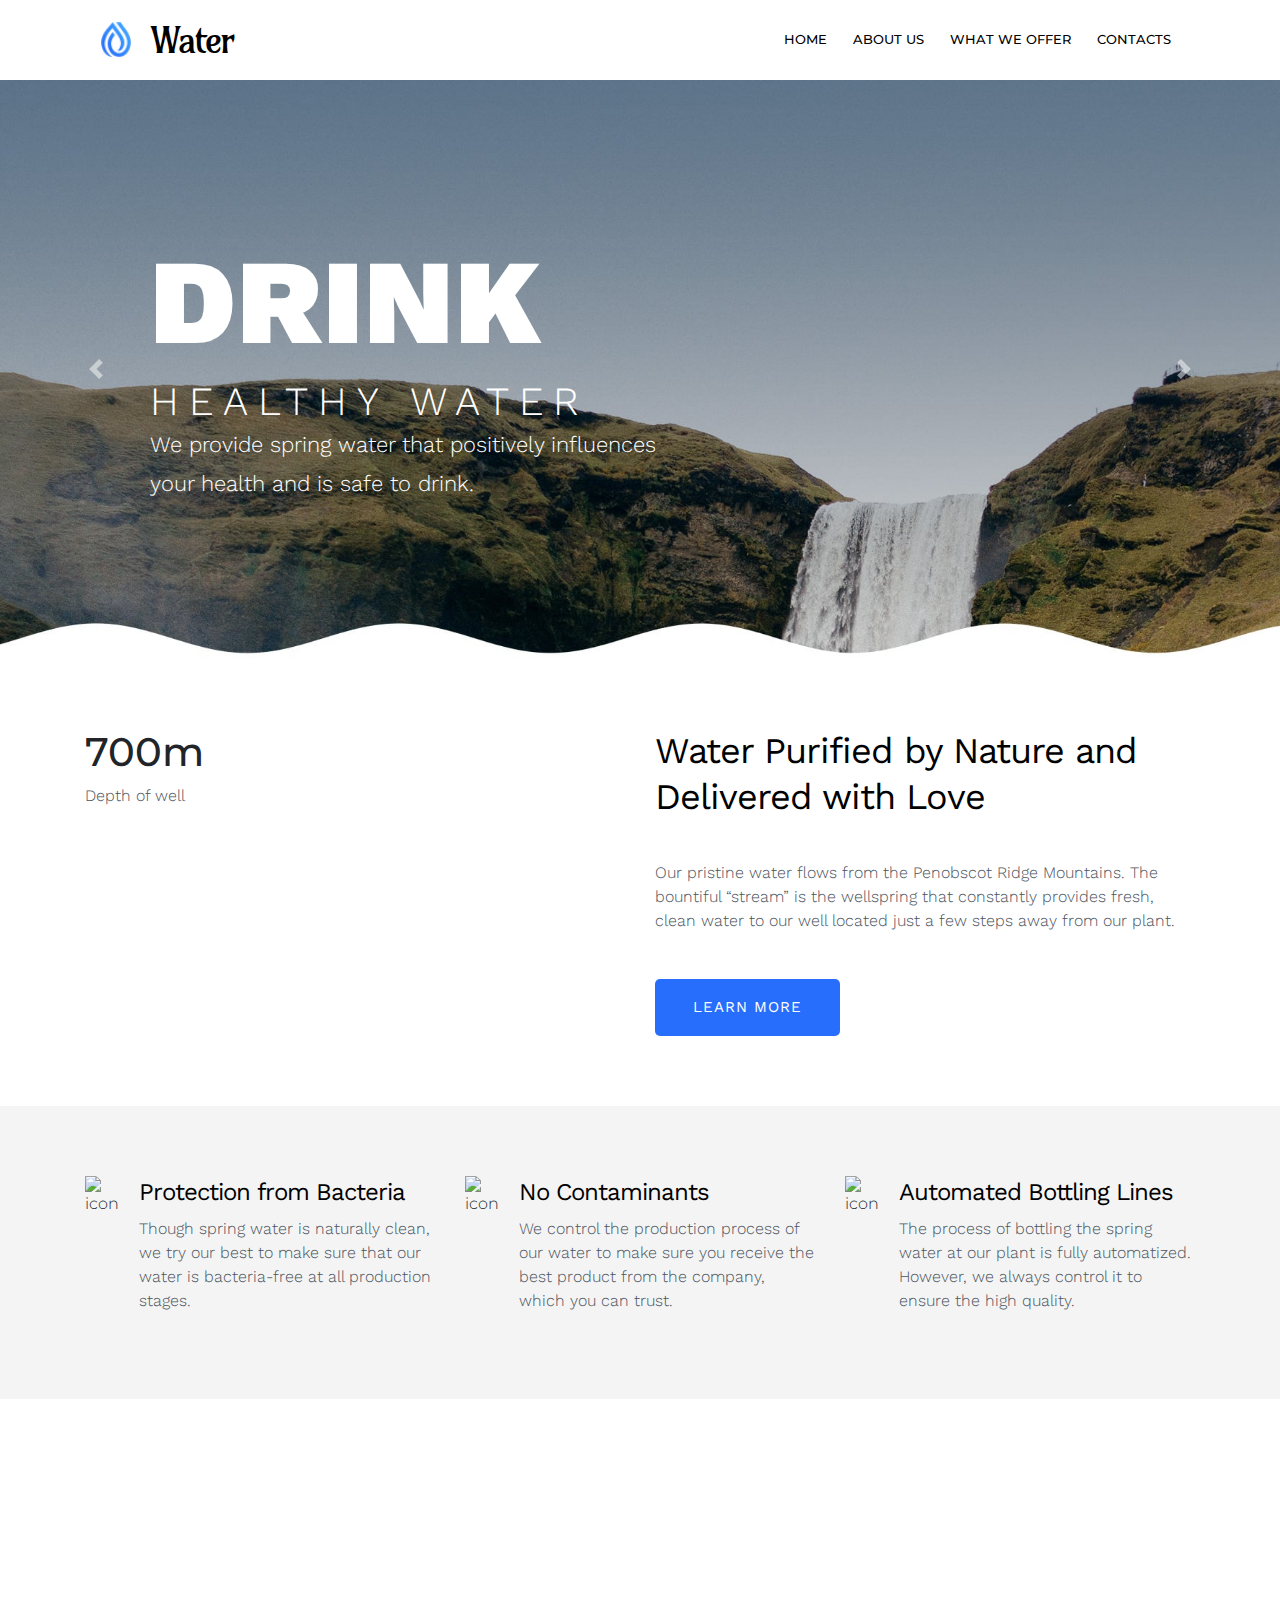
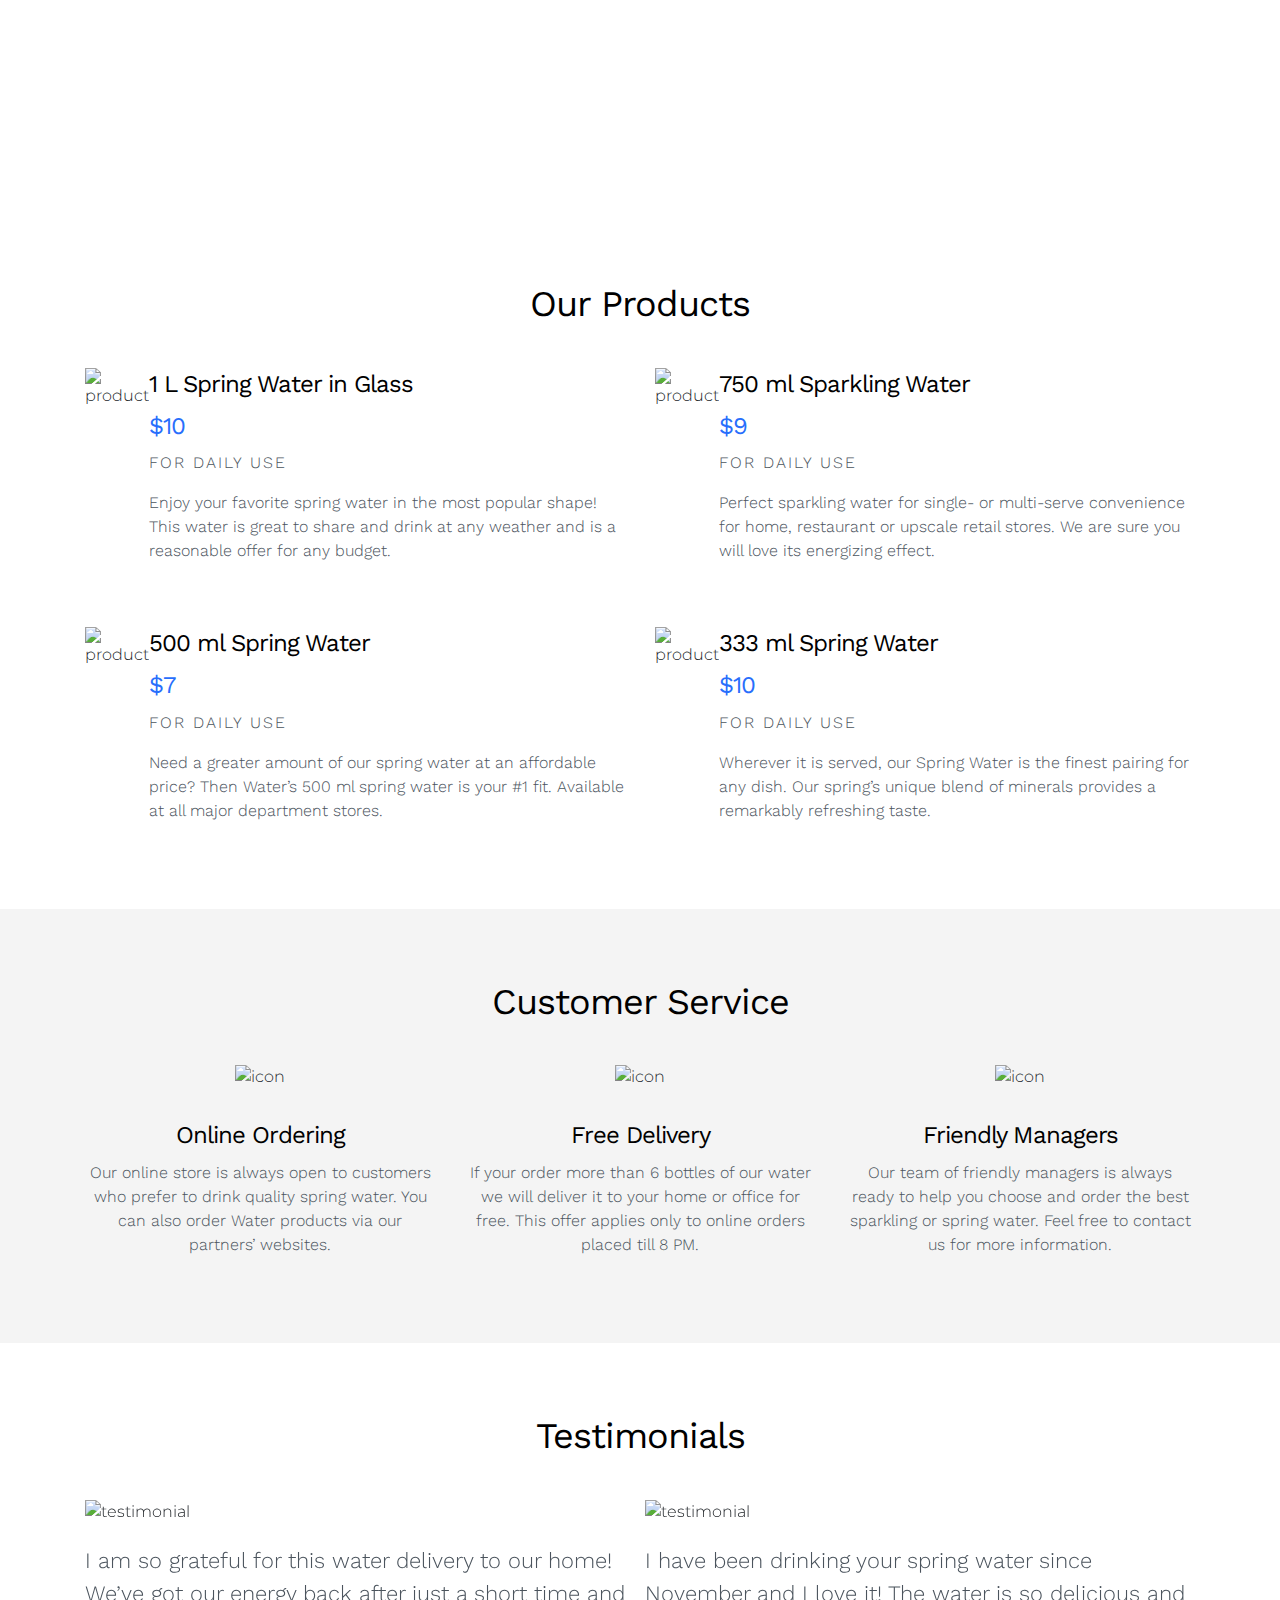
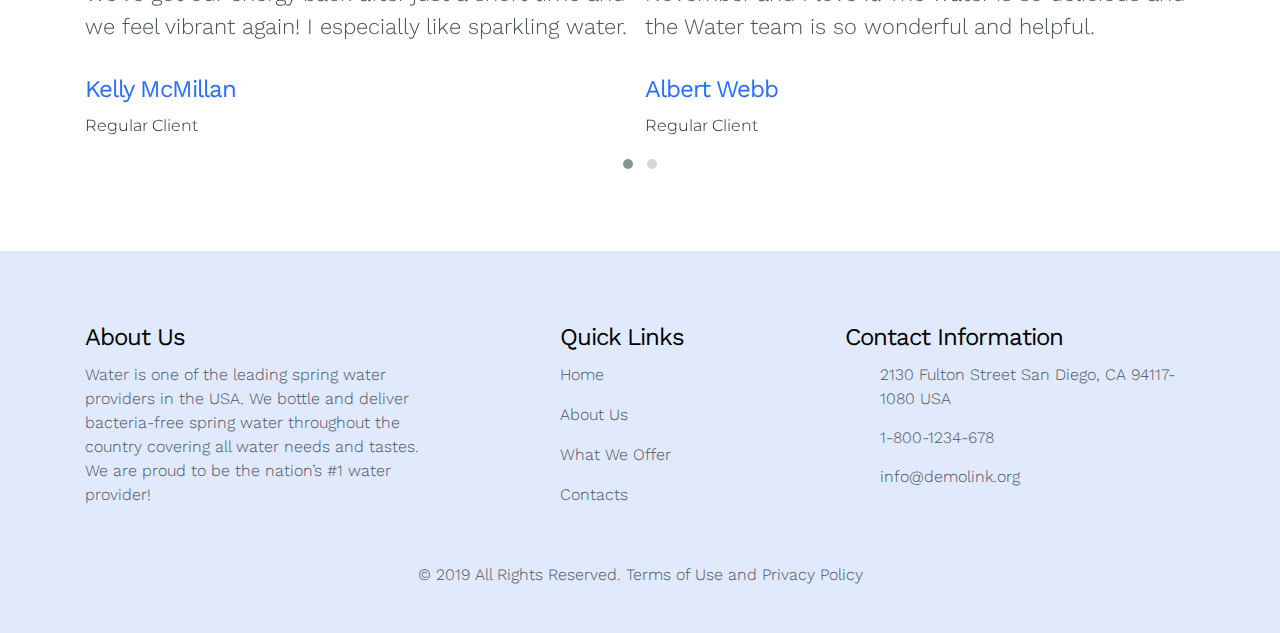
==== index.html @ 26e72bdd "first commit" ====
<!DOCTYPE html>
<html lang="en">
<head>
    <meta charset="UTF-8">
    <meta name="viewport" content="width=device-width, initial-scale=1.0, maximum-scale=1.0, minimum-scale=1.0, user-scalable=no">
    <title></title>
    <!--Fonts-->
    <link href="https://fonts.googleapis.com/css?family=Montserrat:100,300,400,600,700" rel="stylesheet">
    <link href="https://fonts.googleapis.com/css?family=Roboto:300,400,500,700,900&display=swap" rel="stylesheet">
    <link href="https://fonts.googleapis.com/css?family=Poppins:200,300,400,500,600,700,800&display=swap" rel="stylesheet">
    <link href="https://fonts.googleapis.com/css2?family=Amarante&display=swap" rel="stylesheet">
    <link href="https://fonts.googleapis.com/css2?family=Amarante&family=Work+Sans:ital,wght@0,300;0,400;0,500;0,600;0,700;0,800;1,200;1,300;1,400;1,500;1,600;1,700&display=swap" rel="stylesheet">
    <!--Jquery-->
    <script src="./vendor/jquery/jquery.min.js"></script>
    <!--Bootstrap 4-->
    <script src="./vendor/bootstrap/bootstrap.min.js"></script>
    <link rel="stylesheet" href="./vendor/bootstrap/bootstrap.min.css">
    <!--Font Awesome-->
    <link rel="stylesheet" href="https://use.fontawesome.com/releases/v5.7.0/css/all.css"
          integrity="sha384-lZN37f5QGtY3VHgisS14W3ExzMWZxybE1SJSEsQp9S+oqd12jhcu+A56Ebc1zFSJ" crossorigin="anonymous">
    <!--Owl Carousel-->
    <script src="./js/owl.carousel.min.js"></script>
    <link rel="stylesheet" href="./css/owl.carousel.css">
    <link rel="stylesheet" href="./css/owl.theme.default.css">
    <!--wow-->
    <link rel="stylesheet" href="./css/animate.css">
    <script src="./js/wow.js"></script>
    <!--Scripts-->
    <script src="./js/scripts.js"></script>
    <!--Styles-->
    <link rel="stylesheet" href="./css/main.css">
</head>
<body class="page-home transition" id="body">
<main>
    
    <nav class="navbar navbar-expand-lg" id="siteNav">
    <div class="container">
        <a class="navbar-brand pl-3" href="/">
            <img src="./img/brand-logo.png">
            <h2>Water</h2>
        </a>
        <div class="navbar-toggler" data-toggle="collapse" data-target="#navbarNav"
             aria-controls="navbarNav"
             aria-expanded="false"
             aria-label="Toggle navigation">
            <div class="toggle">
                <div class="bar"></div>
            </div>
        </div>
        <div class="collapse navbar-collapse pr-lg-3" id="navbarNav">
            <ul class="navbar-nav">
                <li class="nav-item"><a class="nav-link" href="/">HOME</a></li>
                <li class="nav-item"><a class="nav-link" href="/about">ABOUT US</a></li>
                <li class="nav-item"><a class="nav-link" href="/what-we-offer">WHAT WE OFFER</a></li>
                <li class="nav-item"><a class="nav-link" href="/contact">CONTACTS</a></li>
            </ul>
        </div>
    </div>
</nav>
    <section class="hero">
        <div class="container-fluid p-0">
            <div id="carouselExampleControls" class="carousel slide" data-ride="carousel">
                <div class="carousel-inner">
                    <div class="carousel-item carousel-item-1 active">
                        <h1>
                            DRINK
                        </h1>
                        <h3>
                            HEALTHY WATER
                        </h3>
                        <h4>
                            We provide spring water that positively influences
                        </h4>
                        <h4>
                            your health and is safe to drink.
                        </h4>
                    </div>
                    <div class="carousel-item carousel-item-2">
                        <h1>
                            WATER
                        </h1>
                        <h3>
                            FOR EVERYONE
                        </h3>
                        <h4>
                            Our company has been the leading supplier of
                        </h4>
                        <h4>
                            high-quality bottled spring water since 1950.
                        </h4>
                    </div>
                </div>
                <a class="carousel-control-prev" href="#carouselExampleControls" role="button" data-slide="prev">
                    <span class="carousel-control-prev-icon" aria-hidden="true"></span>
                    <span class="sr-only">Previous</span>
                </a>
                <a class="carousel-control-next" href="#carouselExampleControls" role="button" data-slide="next">
                    <span class="carousel-control-next-icon" aria-hidden="true"></span>
                    <span class="sr-only">Next</span>
                </a>
            </div>
        </div>
    </section>
    <section class="delivered-with-love">
        <div class="container">
            <div class="row">
                <div class="col-12 col-sm-6">
                    <h1>
                        700<span>m</span>
                    </h1>
                    <p class="section-info">
                        Depth of well
                    </p>
                    <img src="./imgdelivered-with-love-img.png" alt="">
                </div>
                <div class="col-12 col-sm-6">
                    <h2 class="section-title">
                        Water Purified by Nature and Delivered with Love
                    </h2>
                    <p class="section-info">
                        Our pristine water flows from the Penobscot Ridge Mountains. The bountiful “stream” is the
                        wellspring that constantly provides fresh, clean water to our well located just a few steps away
                        from our plant.
                    </p>
                    <button class="blue-button"  onclick="window.location.href='/about'">learn more</button>
                </div>
            </div>
        </div>
    </section>
    <section class="description-line">
        <div class="container">
            <div class="row">
                <div class="col-12 col-sm-4 mb-5 mb-sm-0 d-flex flex-column flex-sm-row">
                    <div class="icon">
                        <img src="./imgdescription-line-icon-1.png" alt="icon">
                    </div>
                    <div class="text">
                        <h3 class="section-title-secondary">
                            Protection from Bacteria
                        </h3>
                        <p class="section-info">
                            Though spring water is naturally clean, we try our best to make sure that our water is
                            bacteria-free at all production stages.
                        </p>
                    </div>
                </div>
                <div class="col-12 col-sm-4 mb-5 mb-sm-0 d-flex flex-column flex-sm-row">
                    <div class="icon">
                        <img src="./imgdescription-line-icon-2.png" alt="icon">
                    </div>
                    <div class="text">
                        <h3 class="section-title-secondary">
                            No Contaminants
                        </h3>
                        <p class="section-info">
                            We control the production process of our water to make sure you receive the best product
                            from the company, which you can trust.
                        </p>
                    </div>
                </div>
                <div class="col-12 col-sm-4 d-flex flex-column flex-sm-row">
                    <div class="icon">
                        <img src="./imgdescription-line-icon-3.png" alt="icon">
                    </div>
                    <div class="text">
                        <h3 class="section-title-secondary">
                            Automated Bottling Lines
                        </h3>
                        <p class="section-info">
                            The process of bottling the spring water at our plant is fully automatized. However, we
                            always control it to ensure the high quality.
                        </p>
                    </div>
                </div>
            </div>
        </div>
    </section>
    <section class="artesian-well">
        <div class="container">
            <div class="row">
                <div class="col-12 col-sm-5 offset-sm-7">
                    <h2 class="section-title">
                        From an Artesian Well to Home and Office
                    </h2>
                    <p class="section-info">
                        For more than 60 years, we have been supplying the American homes and offices with high-quality
                        spring water from a pristine stream near our plant.
                    </p>
                    <button class="transparent-button"  onclick="window.location.href='/what-we-offer'">
                        read more
                    </button>
                </div>
            </div>
        </div>
    </section>
    <section class="our-products">
        <div class="container">
            <h2 class="section-title text-center">
                Our Products
            </h2>
            <div class="row">
                <div class="col-12 col-sm-6 d-flex flex-column flex-sm-row mb-5">
                    <div class="image">
                        <img src="./imgproduct-img-1.png" alt="product">
                    </div>
                    <div class="text">
                        <h3 class="section-title-secondary">
                            1 L Spring Water in Glass
                        </h3>
                        <h3 class="section-title-secondary">
                            <span>
$10
                            </span>
                        </h3>
                        <p class="section-info">
                            <span>
                                <i class="fas fa-info-circle"></i> FOR DAILY USE
                            </span>
                        </p>
                        <p class="section-info">
                            Enjoy your favorite spring water in the most popular shape! This water is great to share and
                            drink at any weather and is a reasonable offer for any budget.
                        </p>
                    </div>
                </div>
                <div class="col-12 col-sm-6 d-flex flex-column flex-sm-row mb-5">
                    <div class="image">
                        <img src="./imgproduct-img-2.png" alt="product">
                    </div>
                    <div class="text">
                        <h3 class="section-title-secondary">
                            750 ml Sparkling Water
                        </h3>
                        <h3 class="section-title-secondary">
                            <span>
$9
                            </span>
                        </h3>
                        <p class="section-info">
                            <span>
                                <i class="fas fa-info-circle"></i> FOR DAILY USE
                            </span>
                        </p>
                        <p class="section-info">
                            Perfect sparkling water for single- or multi-serve convenience for home, restaurant or
                            upscale retail stores. We are sure you will love its energizing effect.
                        </p>
                    </div>
                </div>
                <div class="col-12 col-sm-6 d-flex flex-column flex-sm-row mb-5 mb-sm-0">
                    <div class="image">
                        <img src="./imgproduct-img-3.png" alt="product">
                    </div>
                    <div class="text">
                        <h3 class="section-title-secondary">
                            500 ml Spring Water
                        </h3>
                        <h3 class="section-title-secondary">
                            <span>
$7
                            </span>
                        </h3>
                        <p class="section-info">
                            <span>
                                <i class="fas fa-info-circle"></i> FOR DAILY USE
                            </span>
                        </p>
                        <p class="section-info">
                            Need a greater amount of our spring water at an affordable price? Then Water’s 500 ml spring
                            water is your #1 fit. Available at all major department stores.
                        </p>
                    </div>
                </div>
                <div class="col-12 col-sm-6 d-flex flex-column flex-sm-row">
                    <div class="image">
                        <img src="./imgproduct-img-4.png" alt="product">
                    </div>
                    <div class="text">
                        <h3 class="section-title-secondary">
                            333 ml Spring Water
                        </h3>
                        <h3 class="section-title-secondary">
                            <span>
$10
                            </span>
                        </h3>
                        <p class="section-info">
                            <span>
                                <i class="fas fa-info-circle"></i> FOR DAILY USE
                            </span>
                        </p>
                        <p class="section-info">
                            Wherever it is served, our Spring Water is the finest pairing for any dish. Our spring’s
                            unique blend of minerals provides a remarkably refreshing taste.
                        </p>
                    </div>
                </div>
            </div>
        </div>
    </section>
    <section class="customer-service">
        <div class="container">
            <h2 class="section-title">
                Customer Service
            </h2>
            <div class="row">
                <div class="col-12 col-sm-4 mb-5 mb-sm-0">
                    <img src="./imgcustomer-service-icon-1.png" alt="icon">
                    <h3 class="section-title-secondary">
                        Online Ordering
                    </h3>
                    <p class="section-info">
                        Our online store is always open to customers who prefer to drink quality spring water. You can
                        also order Water products via our partners’ websites.
                    </p>
                </div>
                <div class="col-12 col-sm-4 mb-5 mb-sm-0">
                    <img src="./imgcustomer-service-icon-2.png" alt="icon">
                    <h3 class="section-title-secondary">
                        Free Delivery
                    </h3>
                    <p class="section-info">
                        If your order more than 6 bottles of our water we will deliver it to your home or office for
                        free. This offer applies only to online orders placed till 8 PM.
                    </p>
                </div>
                <div class="col-12 col-sm-4">
                    <img src="./imgcustomer-service-icon-3.png" alt="icon">
                    <h3 class="section-title-secondary">
                        Friendly Managers
                    </h3>
                    <p class="section-info">
                        Our team of friendly managers is always ready to help you choose and order the best sparkling or
                        spring water. Feel free to contact us for more information.
                    </p>
                </div>
            </div>
        </div>
    </section>
    <section class="testimonials">
        <div class="container">
            <h2 class="section-title text-center">
                Testimonials
            </h2>
            <div class="owl-carousel owl-theme">
                <div class="item">
                    <img src="./imgtestimonial-img-1.png" alt="testimonial">
                    <i class="fas fa-quote-left"></i>
                    <p class="section-info" style="font-size: 22px;">
                        I am so grateful for this water delivery to our home! We’ve got our energy back after just a short time and we feel vibrant again! I especially like sparkling water.
                    </p>
                    <h3 class="section-title-secondary">
                        <span>Kelly McMillan</span>
                    </h3>
                    <p class="section-title">
                        Regular Client
                    </p>
                </div>
                <div class="item">
                    <img src="./imgtestimonial-img-2.png" alt="testimonial">
                    <i class="fas fa-quote-left"></i>
                    <p class="section-info" style="font-size: 22px;">
                        I have been drinking your spring water since November and I love it! The water is so delicious and the Water team is so wonderful and helpful.
                    </p>
                    <h3 class="section-title-secondary">
                        <span>Albert Webb</span>
                    </h3>
                    <p class="section-title">
                        Regular Client
                    </p>
                </div>
                <div class="item">
                    <img src="./imgtestimonial-img-3.png" alt="testimonial">
                    <i class="fas fa-quote-left"></i>
                    <p class="section-info" style="font-size: 22px;">
                        Could not be happier with this service, the water, and the people involved. I have been using them for almost a year. The water tastes incredible and I like it!
                    </p>
                    <h3 class="section-title-secondary">
                        <span>Samantha Lee</span>
                    </h3>
                    <p class="section-title">
                        Regular Client
                    </p>
                </div>
                <div class="item">
                    <img src="./imgtestimonial-img-4.png" alt="testimonial">
                    <i class="fas fa-quote-left"></i>
                    <p class="section-info" style="font-size: 22px;">
                        I am so grateful for this water delivery to our home! We’ve got our energy back after just a short time and we feel vibrant again! I especially like sparkling water.
                    </p>
                    <h3 class="section-title-secondary">
                        <span>Kelly McMillan</span>
                    </h3>
                    <p class="section-title">
                        Regular Client
                    </p>
                </div>
            </div>
        </div>
    </section>
    <footer>
    <div class="container">
        <div class="row">
            <div class="col-12 col-sm-4">
                <h3 class="section-title-secondary">
                    About Us
                </h3>
                <p class="section-info">
                    Water is one of the leading spring water providers in the USA. We bottle and deliver bacteria-free
                    spring water throughout the country covering all water needs and tastes. We are proud to be the
                    nation’s
                    #1 water provider!
                </p>
            </div>
            <div class="col-12 col-sm-3 offset-sm-1">
                <h3 class="section-title-secondary">
                    Quick Links
                </h3>
                <ul class="list-unstyled">
                    <li><a href="/">
                            <p class="section-info">Home</p>
                        </a></li>
                    <li><a href="/about">
                            <p class="section-info">About Us</p>
                        </a></li>
                    <li><a href="/what-we-offer">
                            <p class="section-info">What We Offer</p>
                        </a></li>
                    <li><a href="/contact">
                            <p class="section-info">Contacts</p>
                        </a></li>
                </ul>
            </div>
            <div class="col-12 col-sm-4">
                <h3 class="section-title-secondary">
                    Contact Information
                </h3>
                <address>
                    <ul class="list-unstyled">
                        <li class="d-flex">
                            <i class="fas fa-map-marker-alt"></i>
                            <p class="section-info">
                                2130 Fulton Street
                                San Diego, CA 94117-1080 USA
                            </p>
                        </li>
                        <li class="d-flex">
                            <i class="fas fa-phone"></i>
                            <p class="section-info">
                                <a href="tel:+">1-800-1234-678</a>
                            </p>
                        </li>
                        <li class="d-flex">
                            <i class="far fa-envelope"></i>
                            <p class="section-info">
                                <a href="mailto:">info@demolink.org</a>
                            </p>
                        </li>
                    </ul>
                </address>
            </div>
        </div>
        <p class="section-info text-center" style="margin-top: 40px;">
            © 2019 All Rights Reserved. Terms of Use and Privacy Policy
        </p>
    </div>
</footer>
</main>
<script>
    $(document).ready(function () {
        $('.owl-carousel').owlCarousel({
            loop: true,
            margin: 10,
            nav: true,
            responsive: {
                0: {
                    items: 1
                },
                1000: {
                    items: 2
                }
            }
        });
        new WOW().init();
    })
</script>
</body>
</html>
---- css/main.css ----
a:hover {
  text-decoration: none; }

section {
  padding: 70px 0; }

h2.section-title {
  font-weight: 400;
  font-style: normal;
  font-family: 'Work Sans', sans-serif;
  color: #000000;
  font-size: 36px;
  line-height: 1.3;
  letter-spacing: -1px;
  margin-bottom: 40px; }

h3.section-title-secondary {
  font-weight: 400;
  font-style: normal;
  font-family: 'Work Sans', sans-serif;
  color: #000000;
  font-size: 24px;
  line-height: 1.4;
  letter-spacing: -1px; }

p.section-info {
  font-weight: 300;
  font-style: normal;
  font-family: 'Work Sans', sans-serif;
  color: #4b545d;
  font-size: 16px;
  line-height: 1.5;
  letter-spacing: 0px; }

h5.section-info-secondary {
  color: #181818;
  font-weight: 400;
  text-transform: uppercase;
  font-family: 'Montserrat', sans-serif;
  font-size: 18px; }

button.blue-button {
  font-family: 'Work Sans', sans-serif;
  cursor: pointer;
  text-transform: uppercase;
  border-radius: 5px;
  font-weight: 400;
  letter-spacing: 1px;
  font-size: 15px;
  padding: 17px 38px;
  text-align: center;
  border: 0;
  background-color: #286efc;
  color: #FFFFFF; }
  button.blue-button:hover {
    -webkit-transition: 0.4s ease;
    transition: 0.4s ease;
    background-color: #4baef8;
    color: #FFFFFF;
    text-decoration: none; }

button.transparent-button {
  font-family: 'Work Sans', sans-serif;
  cursor: pointer;
  text-transform: uppercase;
  border-radius: 5px;
  font-weight: 400;
  letter-spacing: 1px;
  font-size: 15px;
  padding: 17px 38px;
  text-align: center;
  border: 0;
  background-color: rgba(255, 255, 255, 0.25);
  color: #FFFFFF; }
  button.transparent-button:hover {
    -webkit-transition: 0.4s ease;
    transition: 0.4s ease;
    background-color: #286efc;
    color: #FFFFFF;
    text-decoration: none; }

html {
  height: 100%; }

body {
  position: relative;
  min-height: 100%;
  opacity: 0;
  font-family: 'Montserrat', sans-serif;
  font-weight: 300;
  -webkit-transition: all 1s linear;
  transition: all 1s linear; }
  body.animated {
    opacity: 1; }

main {
  position: relative; }

nav {
  z-index: 1001; }
  nav.navbar {
    height: 80px;
    left: 0;
    right: 0;
    background-color: #FFFFFF;
    -webkit-transition: all 1s ease;
    transition: all 1s ease;
    padding-left: 0;
    padding-right: 0; }
    nav.navbar .navbar-toggler .toggle {
      width: 30px;
      height: 30px;
      display: -webkit-box;
      display: -ms-flexbox;
      display: flex;
      -webkit-box-pack: center;
          -ms-flex-pack: center;
              justify-content: center;
      -webkit-box-align: center;
          -ms-flex-align: center;
              align-items: center;
      z-index: 10; }
      nav.navbar .navbar-toggler .toggle .bar {
        position: relative;
        width: 22px;
        height: 2px;
        background: #2cc895; }
        nav.navbar .navbar-toggler .toggle .bar:before, nav.navbar .navbar-toggler .toggle .bar:after {
          content: '';
          position: absolute;
          width: 100%;
          height: 100%;
          background: inherit;
          left: 0;
          -webkit-transform-origin: center center;
                  transform-origin: center center;
          -webkit-transition: top .25s ease, bottom .25s ease, -webkit-transform .25s ease;
          transition: top .25s ease, bottom .25s ease, -webkit-transform .25s ease;
          transition: transform .25s ease, top .25s ease, bottom .25s ease;
          transition: transform .25s ease, top .25s ease, bottom .25s ease, -webkit-transform .25s ease; }
        nav.navbar .navbar-toggler .toggle .bar:before {
          top: -8px; }
        nav.navbar .navbar-toggler .toggle .bar:after {
          bottom: -8px; }
      nav.navbar .navbar-toggler .toggle.clicked .bar {
        background: transparent; }
        nav.navbar .navbar-toggler .toggle.clicked .bar:before, nav.navbar .navbar-toggler .toggle.clicked .bar:after {
          background: #000; }
        nav.navbar .navbar-toggler .toggle.clicked .bar:before {
          -webkit-transform: rotate(45deg);
                  transform: rotate(45deg);
          top: 0;
          background: #2cc895; }
        nav.navbar .navbar-toggler .toggle.clicked .bar:after {
          -webkit-transform: rotate(-45deg);
                  transform: rotate(-45deg);
          bottom: 0;
          background: #2cc895; }
    nav.navbar.sticky {
      position: fixed;
      height: 70px;
      top: 0;
      left: 0;
      right: 0;
      background-color: #FFFFFF;
      -webkit-box-shadow: 0 3px 6px 0 rgba(0, 0, 0, 0.16);
              box-shadow: 0 3px 6px 0 rgba(0, 0, 0, 0.16);
      z-index: 1001; }
      nav.navbar.sticky a.navbar-brand {
        height: 50px; }
      nav.navbar.sticky .navbar-collapse ul li a.nav-link {
        font-size: 13px; }
    nav.navbar a.navbar-brand {
      margin: 0;
      padding: 0;
      -webkit-transition: all 1s ease;
      transition: all 1s ease;
      cursor: pointer;
      display: -webkit-box;
      display: -ms-flexbox;
      display: flex;
      -webkit-box-align: center;
          -ms-flex-align: center;
              align-items: center; }
      nav.navbar a.navbar-brand img {
        height: 35px; }
      nav.navbar a.navbar-brand h2 {
        font-weight: 400;
        font-style: normal;
        font-family: 'Amarante', display;
        color: #000000;
        font-size: 37px;
        line-height: 1.2;
        letter-spacing: -2px;
        margin-bottom: 0;
        margin-left: 20px; }
    nav.navbar .navbar-collapse {
      -webkit-box-pack: end;
          -ms-flex-pack: end;
              justify-content: flex-end; }
      nav.navbar .navbar-collapse ul li + li {
        margin-left: 10px; }
      nav.navbar .navbar-collapse ul li.active a.nav-link {
        color: #000000; }
      nav.navbar .navbar-collapse ul li a.nav-link {
        cursor: pointer;
        font-size: 13px;
        font-weight: 500;
        color: #000000;
        -webkit-transition: all 0.3s linear;
        transition: all 0.3s linear; }
        nav.navbar .navbar-collapse ul li a.nav-link.active {
          color: #C0B283; }
        nav.navbar .navbar-collapse ul li a.nav-link:hover {
          color: #2cc895; }
      nav.navbar .navbar-collapse.collapsing, nav.navbar .navbar-collapse.show {
        background-color: white; }
        nav.navbar .navbar-collapse.collapsing ul li, nav.navbar .navbar-collapse.show ul li {
          padding: 7px 0;
          margin: 0;
          text-align: center; }
          nav.navbar .navbar-collapse.collapsing ul li a.nav-link, nav.navbar .navbar-collapse.show ul li a.nav-link {
            color: #000;
            text-transform: uppercase;
            font-size: 14px; }
            nav.navbar .navbar-collapse.collapsing ul li a.nav-link.page-link, nav.navbar .navbar-collapse.show ul li a.nav-link.page-link {
              max-width: 120px;
              margin: 0 auto; }

.box {
  width: 300px;
  height: 200px;
  background: #dedede;
  -webkit-transition-property: -webkit-box-shadow,-webkit-transform;
  transition-property: -webkit-box-shadow,-webkit-transform;
  transition-property: box-shadow,transform;
  transition-property: box-shadow,transform,-webkit-box-shadow,-webkit-transform;
  -webkit-transition-duration: 600ms;
          transition-duration: 600ms;
  -webkit-transition-timing-function: cubic-bezier(0.16, 1, 0.29, 0.99);
          transition-timing-function: cubic-bezier(0.16, 1, 0.29, 0.99);
  -webkit-box-shadow: 0 2px 8px rgba(0, 0, 0, 0.05);
          box-shadow: 0 2px 8px rgba(0, 0, 0, 0.05); }
  .box:hover {
    -webkit-box-shadow: 0 12px 30px 0 rgba(0, 0, 0, 0.2);
            box-shadow: 0 12px 30px 0 rgba(0, 0, 0, 0.2); }

section.hero {
  padding: 0; }
  section.hero .carousel-item {
    padding: 150px 150px;
    background-repeat: no-repeat;
    background-size: cover; }
    section.hero .carousel-item h1 {
      font-weight: 900;
      font-style: normal;
      font-family: 'Work Sans', sans-serif;
      color: #ffffff;
      font-size: 120px;
      line-height: 1.2;
      letter-spacing: 1px; }
    section.hero .carousel-item h3 {
      font-weight: 300;
      font-style: normal;
      font-family: 'Work Sans', sans-serif;
      color: #ffffff;
      font-size: 40px;
      line-height: 1;
      letter-spacing: 10px; }
    section.hero .carousel-item h4 {
      font-weight: 300;
      font-style: normal;
      font-family: 'Work Sans', sans-serif;
      color: #ffffff;
      font-size: 22px;
      line-height: 1.4;
      letter-spacing: 0px; }
  section.hero .carousel-item-1 {
    background-image: url(../img/carousel-item-1-bg.jpg); }
  section.hero .carousel-item-2 {
    background-image: url(../img/carousel-item-2-bg.jpg); }

section.delivered-with-love img {
  width: 100%;
  margin-top: 30px; }

section.delivered-with-love button.blue-button {
  margin-top: 30px; }

section.description-line {
  background-color: #f4f4f4; }
  section.description-line .icon {
    margin-right: 20px; }

section.artesian-well {
  background-image: url(../img/artesian-well-bg.jpg);
  background-size: cover;
  background-attachment: fixed;
  background-repeat: no-repeat; }
  section.artesian-well h2.section-title {
    color: #FFFFFF;
    margin-bottom: 20px; }
  section.artesian-well p.section-info {
    color: #FFFFFF;
    margin-bottom: 30px; }

section.our-products h3.section-title-secondary span {
  color: #286efc; }

section.our-products p.section-info span {
  letter-spacing: 2px; }

section.customer-service {
  text-align: center;
  background-color: #f4f4f4; }
  section.customer-service img {
    margin-bottom: 30px; }

section.testimonials img {
  margin-bottom: 20px; }

section.testimonials i {
  font-size: 30px;
  margin-bottom: 20px;
  color: #f1f1f1; }

section.testimonials h3.section-title-secondary {
  margin-top: 30px; }
  section.testimonials h3.section-title-secondary span {
    color: #286efc; }

section.testimonials .owl-theme .owl-nav {
  display: none; }

footer {
  padding: 70px 0 30px 0;
  background-repeat: no-repeat;
  background-color: #e1eafd; }
  footer a:hover p.section-info {
    color: #286efc;
    -webkit-transition: 0.4s ease;
    transition: 0.4s ease; }
  footer address ul li + li {
    margin-top: 15px; }
  footer address ul li i {
    color: #000000;
    font-size: 20px;
    margin-right: 15px;
    min-width: 20px;
    text-align: center; }
  footer address ul li p.section-info {
    margin-bottom: 0; }
    footer address ul li p.section-info a {
      color: inherit; }
      footer address ul li p.section-info a:hover {
        color: #286efc;
        -webkit-transition: 0.4s ease;
        transition: 0.4s ease; }

section.page-hero {
  background-image: url(../img/page-hero-bg.jpg);
  background-repeat: no-repeat;
  background-size: cover;
  padding: 150px 0; }
  section.page-hero .page-hero-line {
    height: 3px;
    width: 100px;
    background-color: #f4f4f4;
    margin-bottom: 20px; }
  section.page-hero h1 {
    font-weight: 500;
    font-style: normal;
    font-family: 'Work Sans', sans-serif;
    color: #ffffff;
    font-size: 55px;
    line-height: 1.2;
    letter-spacing: 1px; }

section.overview {
  padding-bottom: 0; }
  section.overview h2.section-title {
    margin-top: 40px; }
  section.overview h3.section-title-secondary {
    margin-bottom: 30px; }
  section.overview p.section-info {
    margin-bottom: 40px; }
  section.overview img {
    width: 100%; }

section.about-body {
  background-color: #fafafa; }
  section.about-body img {
    width: 100%; }
  section.about-body h2.section-title {
    margin-top: 30px; }
  section.about-body p.section-info {
    margin-bottom: 70px; }

section.contact-address-line {
  text-align: center; }
  section.contact-address-line i {
    font-size: 35px;
    color: #286efc;
    margin-bottom: 20px; }
  section.contact-address-line p.section-info {
    max-width: 80%;
    margin: 0 auto; }
  section.contact-address-line a p.section-info {
    margin-bottom: 0; }
  section.contact-address-line a:hover p.section-info {
    -webkit-transition: 0.4s ease;
    transition: 0.4s ease;
    color: #286efc; }
  section.contact-address-line a + a {
    margin-top: 15px; }

section.contact-body {
  padding: 0;
  background-color: #f4f4f4; }
  section.contact-body h2.section-title {
    margin-top: 50px; }
  section.contact-body form input {
    height: 40px; }
  section.contact-body form textarea {
    height: 120px; }
  section.contact-body form button {
    margin-top: 20px;
    margin-bottom: 40px; }

@media (max-width: 575px) {
  section.hero .carousel-item {
    padding: 100px 10px;
    text-align: center; }
  section.hero .carousel-item h1 {
    font-size: 70px; }
  section.description-line .icon {
    margin-bottom: 20px; }
  section.our-products .image {
    margin-bottom: 20px; }
  .owl-carousel .owl-item img {
    display: none; }
  section.testimonials i {
    font-size: 45px; }
  nav.navbar.sticky {
    height: 70px; }
  section.overview img {
    margin-top: 30px; }
  form {
    max-width: 90%;
    margin: 0 auto; }
  iframe {
    height: 400px; } }

@media (max-width: 991px) {
  nav.sticky a.navbar-brand {
    width: 180px; } }
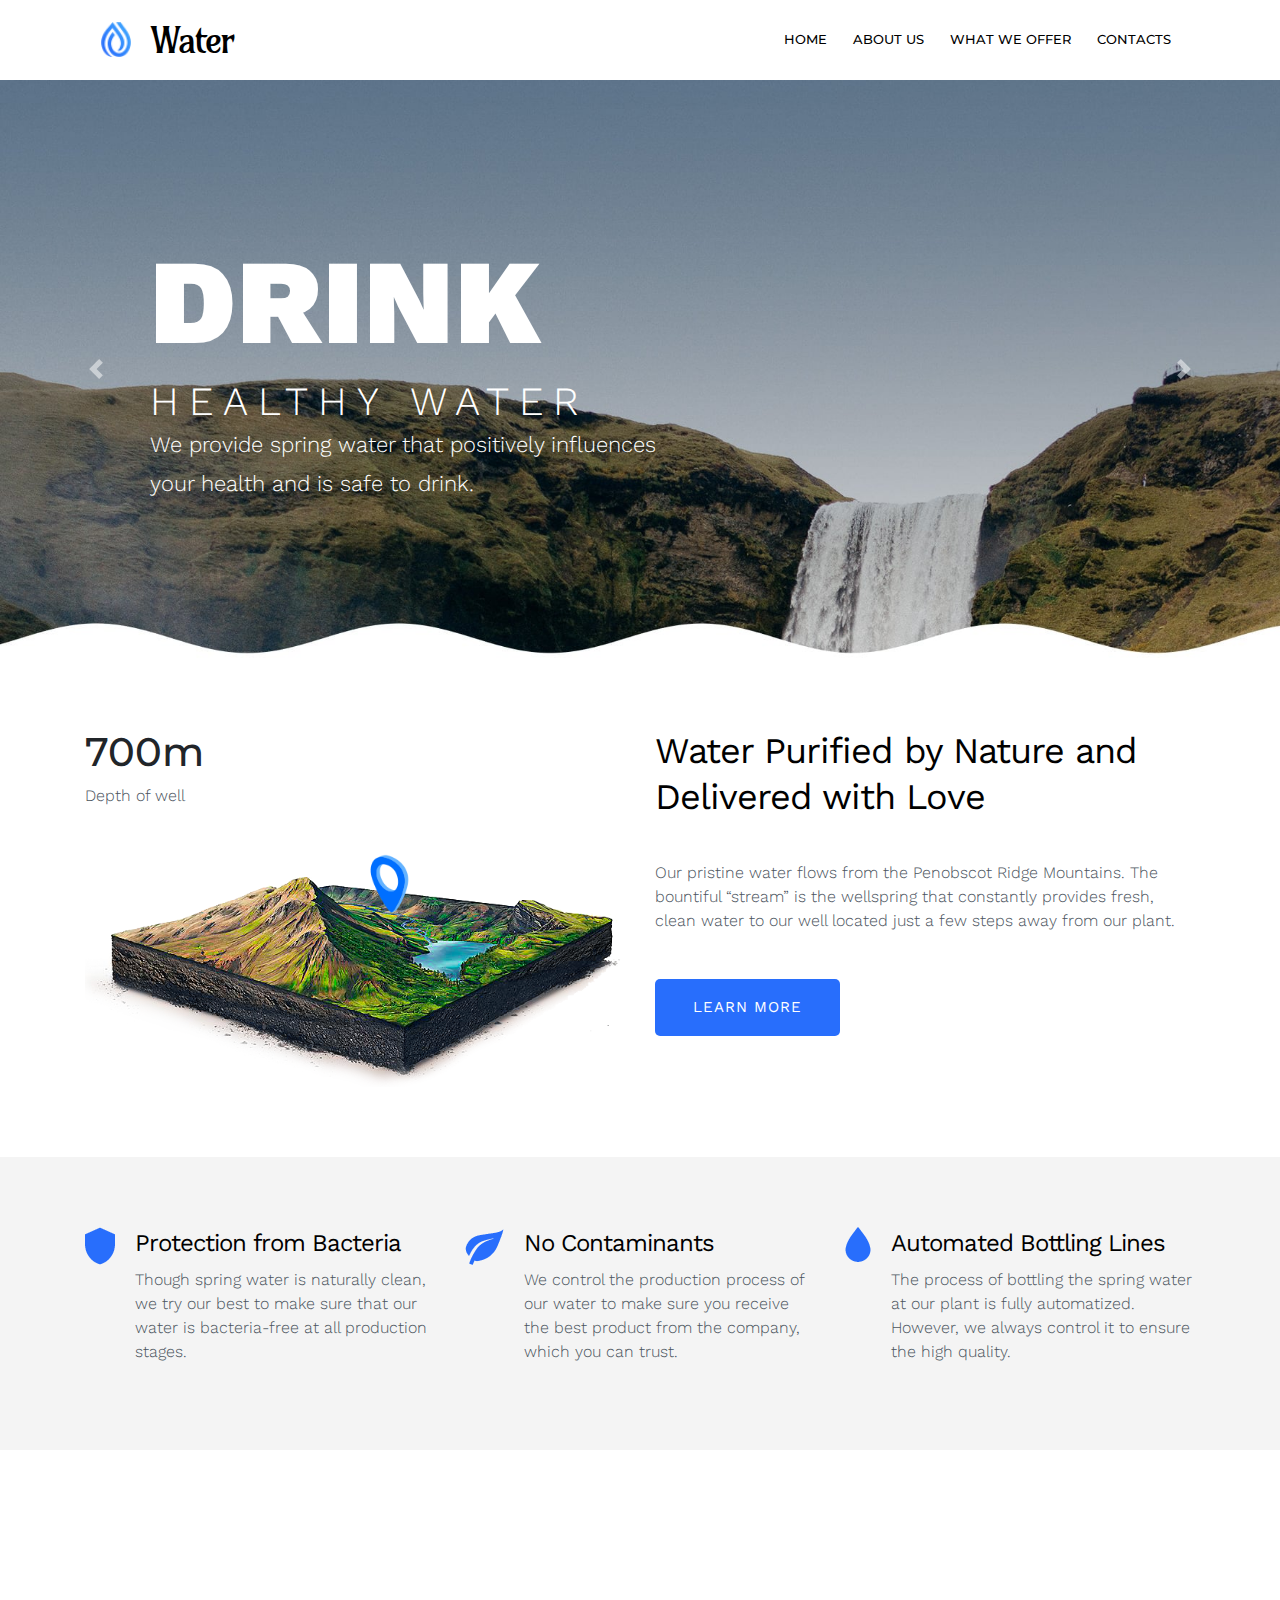
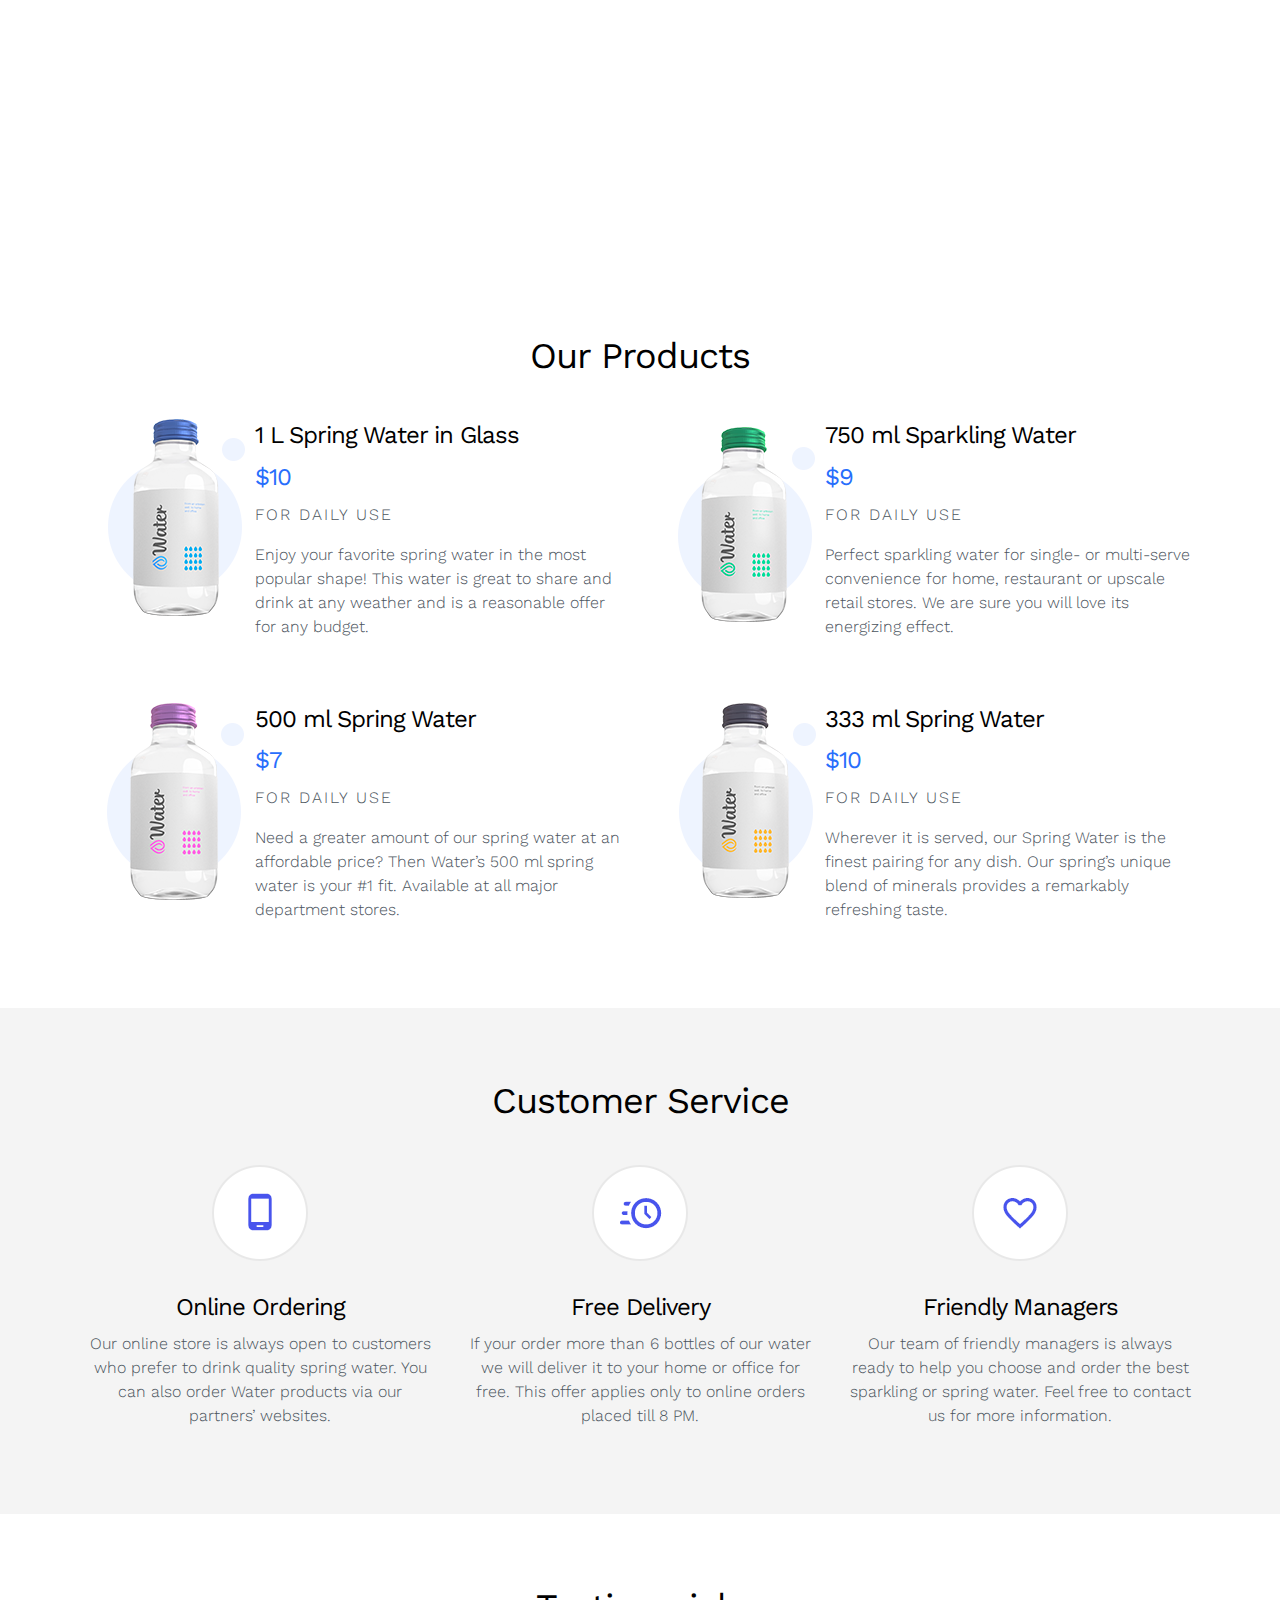
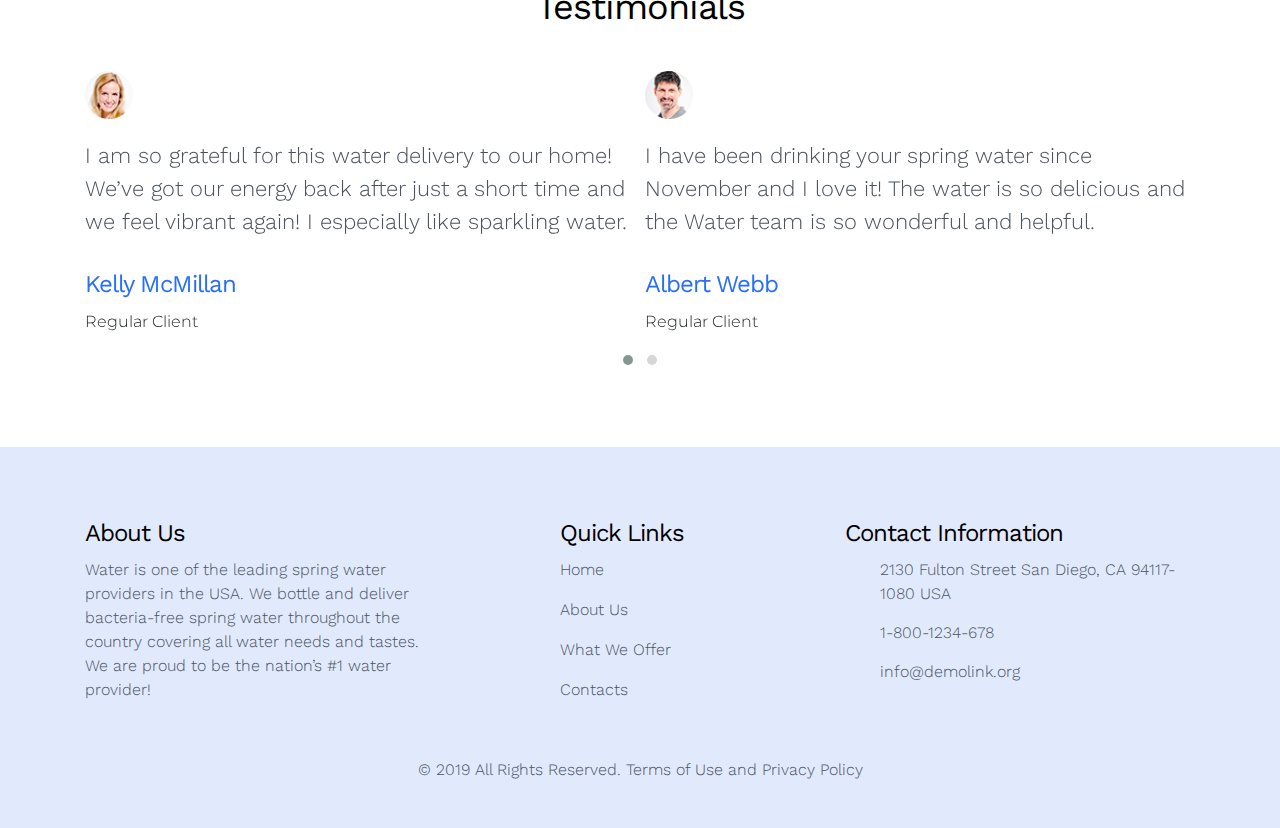
==== commit 8f9ba66f: "“message”" ====
--- a/index.html
+++ b/index.html
@@ -35,7 +35,7 @@
     
     <nav class="navbar navbar-expand-lg" id="siteNav">
     <div class="container">
-        <a class="navbar-brand pl-3" href="/">
+        <a class="navbar-brand pl-3" href="https://arman-aleksanyan.github.io/water/">
             <img src="./img/brand-logo.png">
             <h2>Water</h2>
         </a>
@@ -49,10 +49,10 @@
         </div>
         <div class="collapse navbar-collapse pr-lg-3" id="navbarNav">
             <ul class="navbar-nav">
-                <li class="nav-item"><a class="nav-link" href="/">HOME</a></li>
-                <li class="nav-item"><a class="nav-link" href="/about">ABOUT US</a></li>
-                <li class="nav-item"><a class="nav-link" href="/what-we-offer">WHAT WE OFFER</a></li>
-                <li class="nav-item"><a class="nav-link" href="/contact">CONTACTS</a></li>
+                <li class="nav-item"><a class="nav-link" href="https://arman-aleksanyan.github.io/water/">HOME</a></li>
+                <li class="nav-item"><a class="nav-link" href="https://arman-aleksanyan.github.io/water/about">ABOUT US</a></li>
+                <li class="nav-item"><a class="nav-link" href="https://arman-aleksanyan.github.io/water/what-we-offer">WHAT WE OFFER</a></li>
+                <li class="nav-item"><a class="nav-link" href="https://arman-aleksanyan.github.io/water/contact">CONTACTS</a></li>
             </ul>
         </div>
     </div>
@@ -111,7 +111,7 @@
                     <p class="section-info">
                         Depth of well
                     </p>
-                    <img src="./imgdelivered-with-love-img.png" alt="">
+                    <img src="./img/delivered-with-love-img.png" alt="">
                 </div>
                 <div class="col-12 col-sm-6">
                     <h2 class="section-title">
@@ -122,7 +122,7 @@
                         wellspring that constantly provides fresh, clean water to our well located just a few steps away
                         from our plant.
                     </p>
-                    <button class="blue-button"  onclick="window.location.href='/about'">learn more</button>
+                    <button class="blue-button"  onclick="window.location.href='https://arman-aleksanyan.github.io/water/about'">learn more</button>
                 </div>
             </div>
         </div>
@@ -132,7 +132,7 @@
             <div class="row">
                 <div class="col-12 col-sm-4 mb-5 mb-sm-0 d-flex flex-column flex-sm-row">
                     <div class="icon">
-                        <img src="./imgdescription-line-icon-1.png" alt="icon">
+                        <img src="./img/description-line-icon-1.png" alt="icon">
                     </div>
                     <div class="text">
                         <h3 class="section-title-secondary">
@@ -146,7 +146,7 @@
                 </div>
                 <div class="col-12 col-sm-4 mb-5 mb-sm-0 d-flex flex-column flex-sm-row">
                     <div class="icon">
-                        <img src="./imgdescription-line-icon-2.png" alt="icon">
+                        <img src="./img/description-line-icon-2.png" alt="icon">
                     </div>
                     <div class="text">
                         <h3 class="section-title-secondary">
@@ -160,7 +160,7 @@
                 </div>
                 <div class="col-12 col-sm-4 d-flex flex-column flex-sm-row">
                     <div class="icon">
-                        <img src="./imgdescription-line-icon-3.png" alt="icon">
+                        <img src="./img/description-line-icon-3.png" alt="icon">
                     </div>
                     <div class="text">
                         <h3 class="section-title-secondary">
@@ -186,7 +186,7 @@
                         For more than 60 years, we have been supplying the American homes and offices with high-quality
                         spring water from a pristine stream near our plant.
                     </p>
-                    <button class="transparent-button"  onclick="window.location.href='/what-we-offer'">
+                    <button class="transparent-button"  onclick="window.location.href='https://arman-aleksanyan.github.io/water/what-we-offer'">
                         read more
                     </button>
                 </div>
@@ -201,7 +201,7 @@
             <div class="row">
                 <div class="col-12 col-sm-6 d-flex flex-column flex-sm-row mb-5">
                     <div class="image">
-                        <img src="./imgproduct-img-1.png" alt="product">
+                        <img src="./img/product-img-1.png" alt="product">
                     </div>
                     <div class="text">
                         <h3 class="section-title-secondary">
@@ -225,7 +225,7 @@
                 </div>
                 <div class="col-12 col-sm-6 d-flex flex-column flex-sm-row mb-5">
                     <div class="image">
-                        <img src="./imgproduct-img-2.png" alt="product">
+                        <img src="./img/product-img-2.png" alt="product">
                     </div>
                     <div class="text">
                         <h3 class="section-title-secondary">
@@ -249,7 +249,7 @@
                 </div>
                 <div class="col-12 col-sm-6 d-flex flex-column flex-sm-row mb-5 mb-sm-0">
                     <div class="image">
-                        <img src="./imgproduct-img-3.png" alt="product">
+                        <img src="./img/product-img-3.png" alt="product">
                     </div>
                     <div class="text">
                         <h3 class="section-title-secondary">
@@ -273,7 +273,7 @@
                 </div>
                 <div class="col-12 col-sm-6 d-flex flex-column flex-sm-row">
                     <div class="image">
-                        <img src="./imgproduct-img-4.png" alt="product">
+                        <img src="./img/product-img-4.png" alt="product">
                     </div>
                     <div class="text">
                         <h3 class="section-title-secondary">
@@ -305,7 +305,7 @@
             </h2>
             <div class="row">
                 <div class="col-12 col-sm-4 mb-5 mb-sm-0">
-                    <img src="./imgcustomer-service-icon-1.png" alt="icon">
+                    <img src="./img/customer-service-icon-1.png" alt="icon">
                     <h3 class="section-title-secondary">
                         Online Ordering
                     </h3>
@@ -315,7 +315,7 @@
                     </p>
                 </div>
                 <div class="col-12 col-sm-4 mb-5 mb-sm-0">
-                    <img src="./imgcustomer-service-icon-2.png" alt="icon">
+                    <img src="./img/customer-service-icon-2.png" alt="icon">
                     <h3 class="section-title-secondary">
                         Free Delivery
                     </h3>
@@ -325,7 +325,7 @@
                     </p>
                 </div>
                 <div class="col-12 col-sm-4">
-                    <img src="./imgcustomer-service-icon-3.png" alt="icon">
+                    <img src="./img/customer-service-icon-3.png" alt="icon">
                     <h3 class="section-title-secondary">
                         Friendly Managers
                     </h3>
@@ -344,7 +344,7 @@
             </h2>
             <div class="owl-carousel owl-theme">
                 <div class="item">
-                    <img src="./imgtestimonial-img-1.png" alt="testimonial">
+                    <img src="./img/testimonial-img-1.png" alt="testimonial">
                     <i class="fas fa-quote-left"></i>
                     <p class="section-info" style="font-size: 22px;">
                         I am so grateful for this water delivery to our home! We’ve got our energy back after just a short time and we feel vibrant again! I especially like sparkling water.
@@ -357,7 +357,7 @@
                     </p>
                 </div>
                 <div class="item">
-                    <img src="./imgtestimonial-img-2.png" alt="testimonial">
+                    <img src="./img/testimonial-img-2.png" alt="testimonial">
                     <i class="fas fa-quote-left"></i>
                     <p class="section-info" style="font-size: 22px;">
                         I have been drinking your spring water since November and I love it! The water is so delicious and the Water team is so wonderful and helpful.
@@ -370,7 +370,7 @@
                     </p>
                 </div>
                 <div class="item">
-                    <img src="./imgtestimonial-img-3.png" alt="testimonial">
+                    <img src="./img/testimonial-img-3.png" alt="testimonial">
                     <i class="fas fa-quote-left"></i>
                     <p class="section-info" style="font-size: 22px;">
                         Could not be happier with this service, the water, and the people involved. I have been using them for almost a year. The water tastes incredible and I like it!
@@ -383,7 +383,7 @@
                     </p>
                 </div>
                 <div class="item">
-                    <img src="./imgtestimonial-img-4.png" alt="testimonial">
+                    <img src="./img/testimonial-img-4.png" alt="testimonial">
                     <i class="fas fa-quote-left"></i>
                     <p class="section-info" style="font-size: 22px;">
                         I am so grateful for this water delivery to our home! We’ve got our energy back after just a short time and we feel vibrant again! I especially like sparkling water.
@@ -417,16 +417,16 @@
                     Quick Links
                 </h3>
                 <ul class="list-unstyled">
-                    <li><a href="/">
+                    <li><a href="https://arman-aleksanyan.github.io/water/">
                             <p class="section-info">Home</p>
                         </a></li>
-                    <li><a href="/about">
+                    <li><a href="https://arman-aleksanyan.github.io/water/about">
                             <p class="section-info">About Us</p>
                         </a></li>
-                    <li><a href="/what-we-offer">
+                    <li><a href="https://arman-aleksanyan.github.io/water/what-we-offer">
                             <p class="section-info">What We Offer</p>
                         </a></li>
-                    <li><a href="/contact">
+                    <li><a href="https://arman-aleksanyan.github.io/water/contact">
                             <p class="section-info">Contacts</p>
                         </a></li>
                 </ul>
